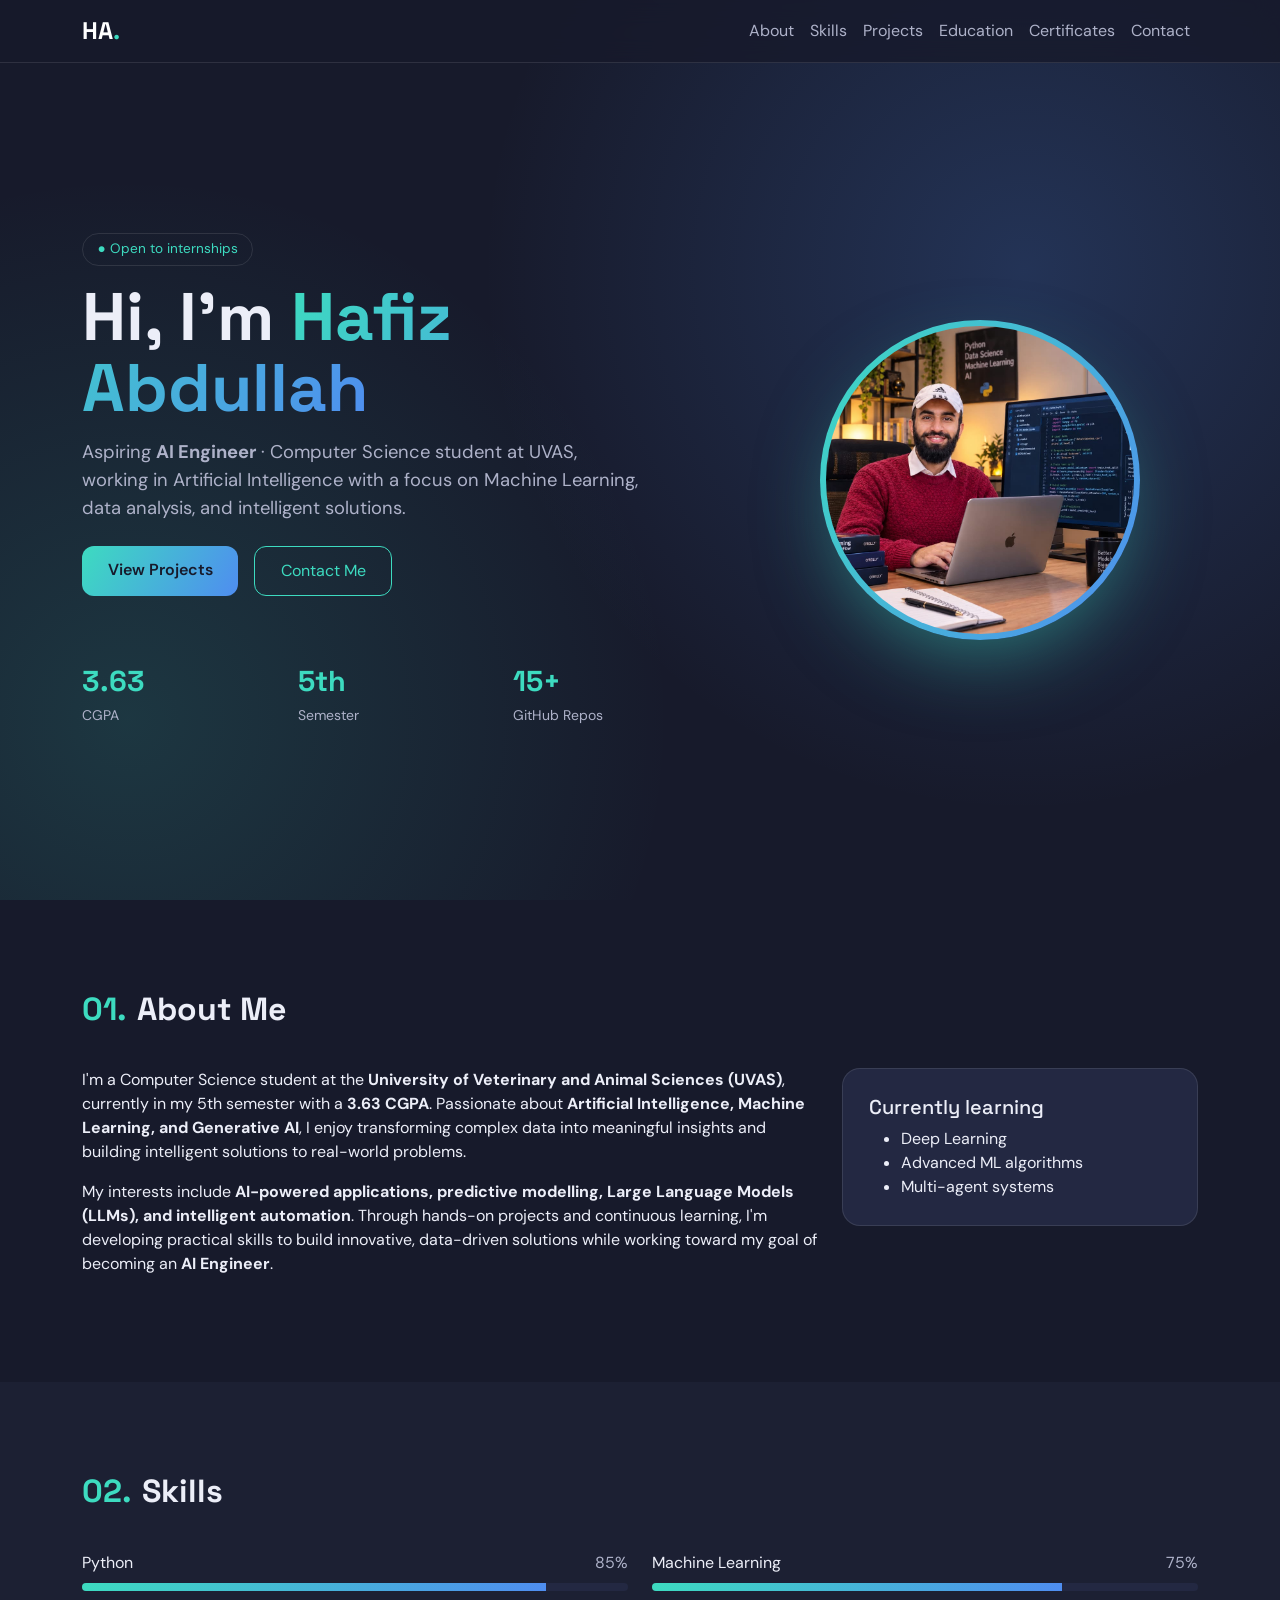
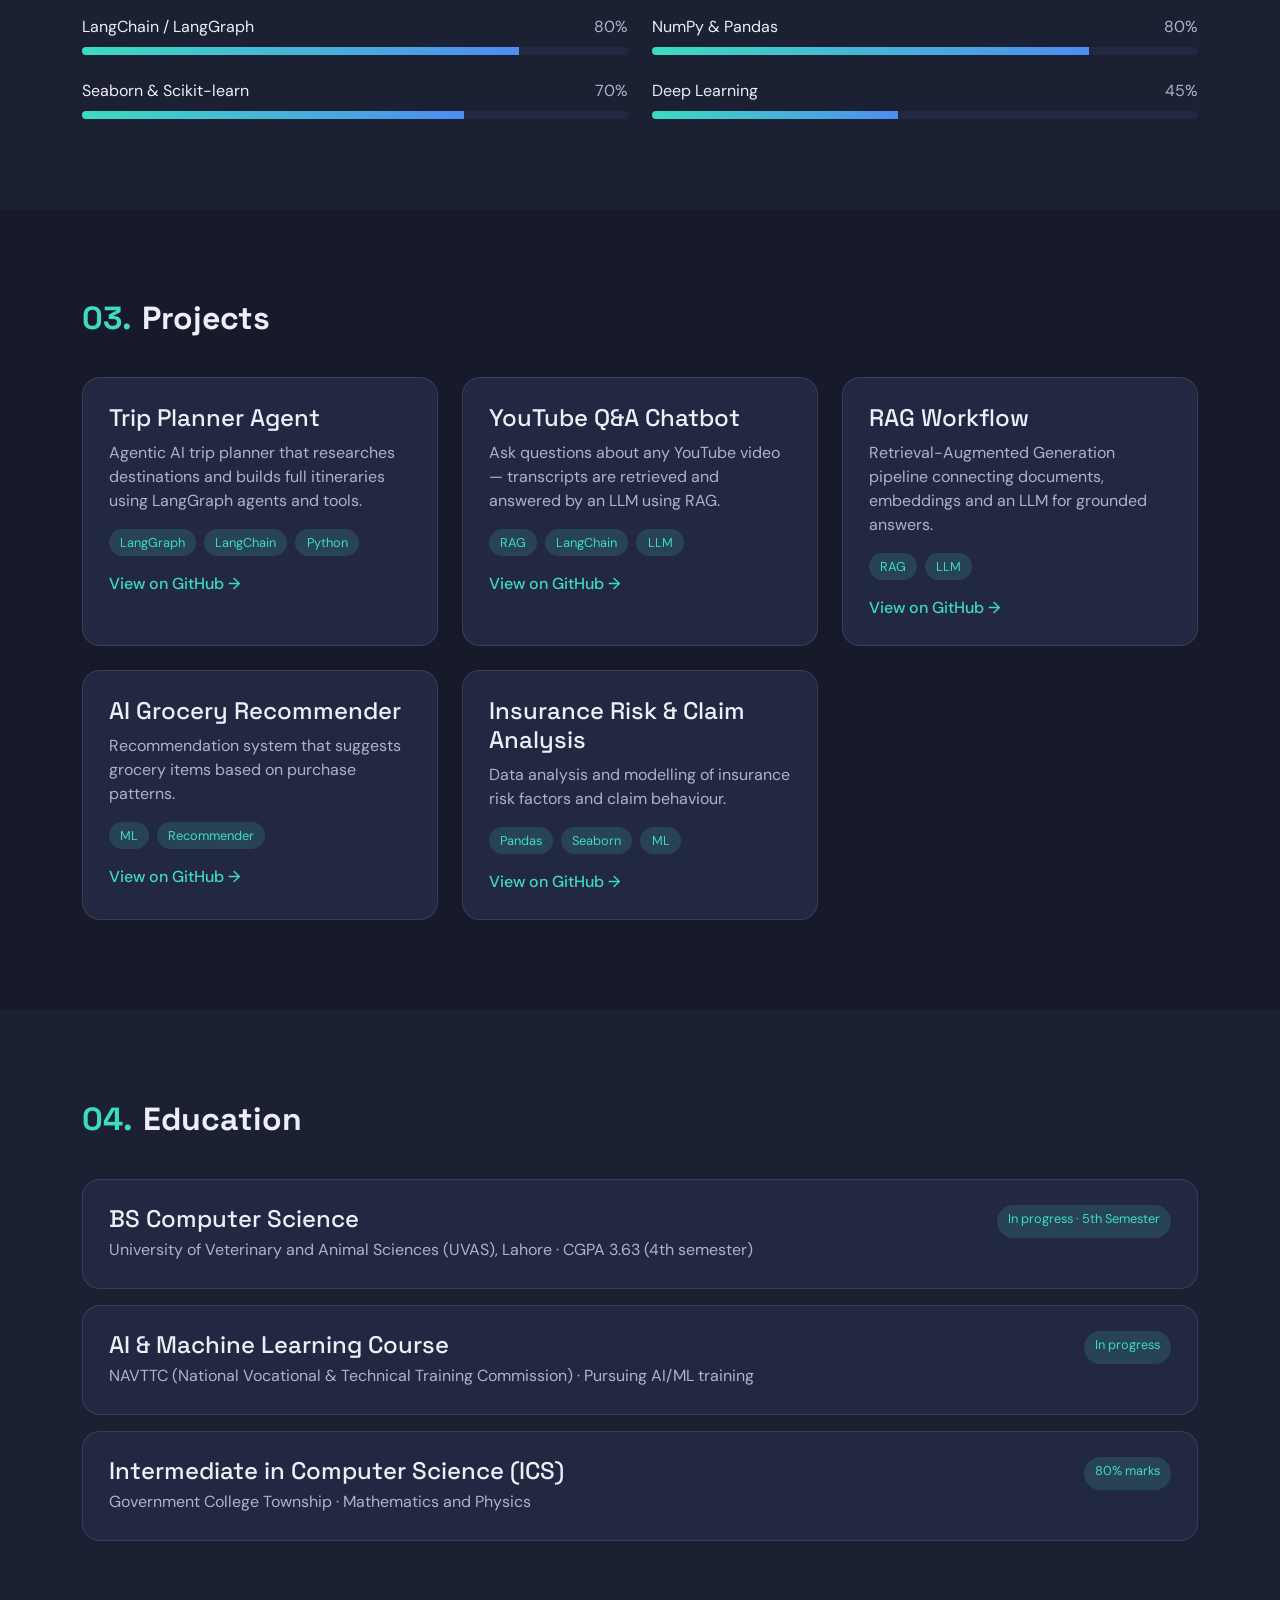
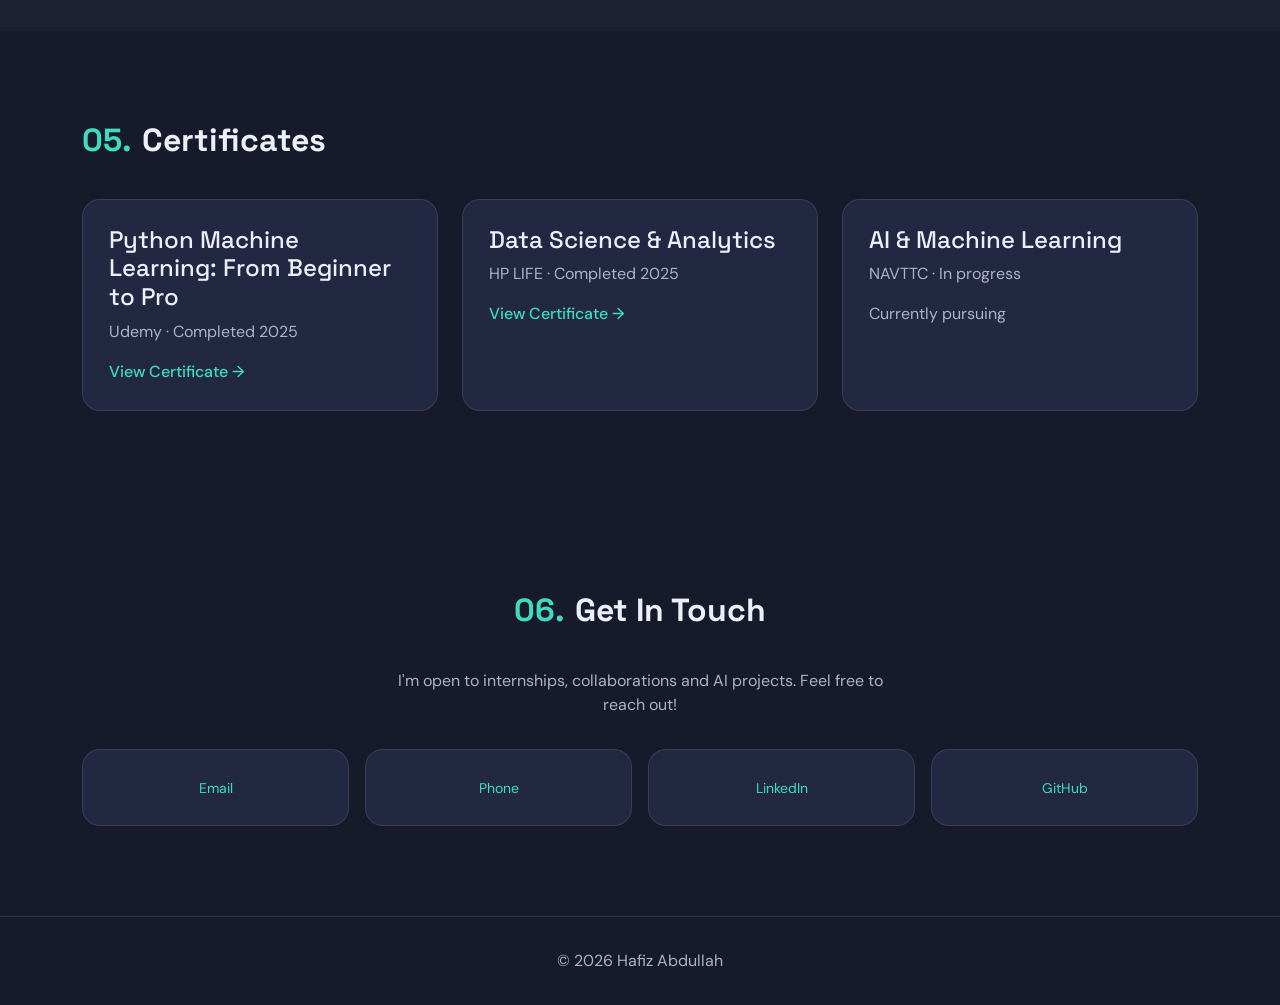
==== index.html @ 7bec1e59 "First Potfolio Website" ====
<!DOCTYPE html>
<html lang="en">
<head>
  <meta charset="UTF-8" />
  <meta name="viewport" content="width=device-width, initial-scale=1" />
  <title>Hafiz Abdullah — AI/ML Engineer Portfolio</title>
  <meta name="description" content="Portfolio of Hafiz Abdullah, Computer Science student at UVAS focused on Machine Learning and Artificial Intelligence." />

  <!-- Bootstrap 5 -->
  <link href="https://cdn.jsdelivr.net/npm/bootstrap@5.3.3/dist/css/bootstrap.min.css" rel="stylesheet" />
  <!-- Fonts -->
  <link rel="preconnect" href="https://fonts.googleapis.com" />
  <link rel="preconnect" href="https://fonts.gstatic.com" crossorigin />
  <link href="https://fonts.googleapis.com/css2?family=Space+Grotesk:wght@500;700&family=DM+Sans:wght@400;500;700&display=swap" rel="stylesheet" />
  <!-- Custom styles -->
  <link rel="stylesheet" href="style.css" />
</head>
<body>
  <div class="pf">

    <!-- ===== Navbar ===== -->
    <nav class="navbar navbar-expand-md navbar-dark fixed-top pf-nav">
      <div class="container">
        <a class="navbar-brand pf-brand" href="#home">HA<span>.</span></a>
        <button class="navbar-toggler" type="button" data-bs-toggle="collapse" data-bs-target="#nav" aria-label="Menu">
          <span class="navbar-toggler-icon"></span>
        </button>
        <div class="collapse navbar-collapse" id="nav">
          <ul class="navbar-nav ms-auto">
            <li class="nav-item"><a class="nav-link" href="#about">About</a></li>
            <li class="nav-item"><a class="nav-link" href="#skills">Skills</a></li>
            <li class="nav-item"><a class="nav-link" href="#projects">Projects</a></li>
            <li class="nav-item"><a class="nav-link" href="#education">Education</a></li>
            <li class="nav-item"><a class="nav-link" href="#certificates">Certificates</a></li>
            <li class="nav-item"><a class="nav-link" href="#contact">Contact</a></li>
          </ul>
        </div>
      </div>
    </nav>

    <!-- ===== Hero ===== -->
    <header id="home" class="pf-hero">
      <div class="container">
        <div class="row align-items-center g-5">
          <div class="col-lg-7 order-2 order-lg-1">
            <span class="pf-badge">● Open to internships</span>
            <h1 class="pf-title mt-3">Hi, I'm <span class="pf-grad">Hafiz Abdullah</span></h1>
            <p class="pf-lead">Aspiring <strong>AI Engineer</strong> · Computer Science student at UVAS, working in Artificial Intelligence with a focus on Machine Learning, data analysis, and intelligent solutions.</p>
            <div class="d-flex flex-wrap gap-3 mt-4">
              <a href="#projects" class="btn pf-btn">View Projects</a>
              <a href="#contact" class="btn pf-btn-outline">Contact Me</a>
            </div>
            <div class="row mt-5 g-3 pf-stats">
              <div class="col-4"><b>3.63</b><small>CGPA</small></div>
              <div class="col-4"><b>5th</b><small>Semester</small></div>
              <div class="col-4"><b>15+</b><small>GitHub Repos</small></div>
            </div>
          </div>
          <div class="col-lg-5 order-1 order-lg-2 text-center">
            <div class="pf-photo">
              <img src="WhatsApp Image 2026-10-18 at 9.00.43 PM.jpeg" alt="Hafiz Abdullah at his desk with a MacBook and Machine Learning workspace" />
            </div>
          </div>
        </div>
      </div>
    </header>

    <!-- ===== About ===== -->
    <section id="about" class="pf-section">
      <div class="container">
        <h2 class="pf-h2"><span>01.</span> About Me</h2>
        <div class="row g-4">
          <div class="col-lg-8">
            <p>
  I'm a Computer Science student at the 
  <strong>University of Veterinary and Animal Sciences (UVAS)</strong>, 
  currently in my 5th semester with a <strong>3.63 CGPA</strong>. 
  Passionate about <strong>Artificial Intelligence, Machine Learning, and Generative AI</strong>, 
  I enjoy transforming complex data into meaningful insights and building 
  intelligent solutions to real-world problems.
</p>

<p>
  My interests include <strong>AI-powered applications, predictive modelling, 
  Large Language Models (LLMs), and intelligent automation</strong>. 
  Through hands-on projects and continuous learning, I'm developing practical 
  skills to build innovative, data-driven solutions while working toward my goal 
  of becoming an <strong>AI Engineer</strong>.
</p>
          </div>
          <div class="col-lg-4">
            <div class="pf-card">
              <h5>Currently learning</h5>
              <ul class="mb-0">
                <li>Deep Learning</li>
                <li>Advanced ML algorithms</li>
                <li>Multi-agent systems</li>
              </ul>
            </div>
          </div>
        </div>
      </div>
    </section>

    <!-- ===== Skills ===== -->
    <section id="skills" class="pf-section pf-alt">
      <div class="container">
        <h2 class="pf-h2"><span>02.</span> Skills</h2>
        <div class="row g-4">
          <div class="col-md-6">
            <div class="d-flex justify-content-between mb-2"><span>Python</span><span class="pf-muted">85%</span></div>
            <div class="progress pf-progress"><div class="progress-bar" style="width: 85%"></div></div>
          </div>
          <div class="col-md-6">
            <div class="d-flex justify-content-between mb-2"><span>Machine Learning</span><span class="pf-muted">75%</span></div>
            <div class="progress pf-progress"><div class="progress-bar" style="width: 75%"></div></div>
          </div>
          <div class="col-md-6">
            <div class="d-flex justify-content-between mb-2"><span>LangChain / LangGraph</span><span class="pf-muted">80%</span></div>
            <div class="progress pf-progress"><div class="progress-bar" style="width: 80%"></div></div>
          </div>
          <div class="col-md-6">
            <div class="d-flex justify-content-between mb-2"><span>NumPy & Pandas</span><span class="pf-muted">80%</span></div>
            <div class="progress pf-progress"><div class="progress-bar" style="width: 80%"></div></div>
          </div>
          <div class="col-md-6">
            <div class="d-flex justify-content-between mb-2"><span>Seaborn & Scikit-learn</span><span class="pf-muted">70%</span></div>
            <div class="progress pf-progress"><div class="progress-bar" style="width: 70%"></div></div>
          </div>
          <div class="col-md-6">
            <div class="d-flex justify-content-between mb-2"><span>Deep Learning</span><span class="pf-muted">45%</span></div>
            <div class="progress pf-progress"><div class="progress-bar" style="width: 45%"></div></div>
          </div>
        </div>
      </div>
    </section>

    <!-- ===== Projects ===== -->
    <section id="projects" class="pf-section">
      <div class="container">
        <h2 class="pf-h2"><span>03.</span> Projects</h2>
        <div class="row g-4">
          <div class="col-md-6 col-lg-4">
            <div class="pf-card pf-project h-100">
              <h4>Trip Planner Agent</h4>
              <p class="pf-muted">Agentic AI trip planner that researches destinations and builds full itineraries using LangGraph agents and tools.</p>
              <div class="d-flex flex-wrap gap-2 mb-3">
                <span class="pf-tag">LangGraph</span><span class="pf-tag">LangChain</span><span class="pf-tag">Python</span>
              </div>
              <a href="https://github.com/hafizzx/Trip-Planner" target="_blank" rel="noreferrer" class="pf-link">View on GitHub →</a>
            </div>
          </div>
          <div class="col-md-6 col-lg-4">
            <div class="pf-card pf-project h-100">
              <h4>YouTube Q&A Chatbot</h4>
              <p class="pf-muted">Ask questions about any YouTube video — transcripts are retrieved and answered by an LLM using RAG.</p>
              <div class="d-flex flex-wrap gap-2 mb-3">
                <span class="pf-tag">RAG</span><span class="pf-tag">LangChain</span><span class="pf-tag">LLM</span>
              </div>
              <a href="https://github.com/hafizzx/Youtube-QA-Chatbot" target="_blank" rel="noreferrer" class="pf-link">View on GitHub →</a>
            </div>
          </div>
          <div class="col-md-6 col-lg-4">
            <div class="pf-card pf-project h-100">
              <h4>RAG Workflow</h4>
              <p class="pf-muted">Retrieval-Augmented Generation pipeline connecting documents, embeddings and an LLM for grounded answers.</p>
              <div class="d-flex flex-wrap gap-2 mb-3">
                <span class="pf-tag">RAG</span><span class="pf-tag">LLM</span>
              </div>
              <a href="https://github.com/hafizzx/RAG-workflow" target="_blank" rel="noreferrer" class="pf-link">View on GitHub →</a>
            </div>
          </div>
          <div class="col-md-6 col-lg-4">
            <div class="pf-card pf-project h-100">
              <h4>AI Grocery Recommender</h4>
              <p class="pf-muted">Recommendation system that suggests grocery items based on purchase patterns.</p>
              <div class="d-flex flex-wrap gap-2 mb-3">
                <span class="pf-tag">ML</span><span class="pf-tag">Recommender</span>
              </div>
              <a href="https://github.com/hafizzx/Ai-Grocery-Recommender" target="_blank" rel="noreferrer" class="pf-link">View on GitHub →</a>
            </div>
          </div>
          <div class="col-md-6 col-lg-4">
            <div class="pf-card pf-project h-100">
              <h4>Insurance Risk & Claim Analysis</h4>
              <p class="pf-muted">Data analysis and modelling of insurance risk factors and claim behaviour.</p>
              <div class="d-flex flex-wrap gap-2 mb-3">
                <span class="pf-tag">Pandas</span><span class="pf-tag">Seaborn</span><span class="pf-tag">ML</span>
              </div>
              <a href="https://github.com/hafizzx/Insurance-Risk-and-Claim-Analysis" target="_blank" rel="noreferrer" class="pf-link">View on GitHub →</a>
            </div>
          </div>
        </div>
      </div>
    </section>

    <!-- ===== Education ===== -->
    <section id="education" class="pf-section pf-alt">
      <div class="container">
        <h2 class="pf-h2"><span>04.</span> Education</h2>
        <div class="pf-card mb-3">
          <div class="d-flex flex-wrap justify-content-between gap-2">
            <h4 class="mb-1">BS Computer Science</h4>
            <span class="pf-tag">In progress · 5th Semester</span>
          </div>
          <p class="pf-muted mb-0">University of Veterinary and Animal Sciences (UVAS), Lahore · CGPA 3.63 (4th semester)</p>
        </div>
        <div class="pf-card mb-3">
          <div class="d-flex flex-wrap justify-content-between gap-2">
            <h4 class="mb-1">AI & Machine Learning Course</h4>
            <span class="pf-tag">In progress</span>
          </div>
          <p class="pf-muted mb-0">NAVTTC (National Vocational & Technical Training Commission) · Pursuing AI/ML training</p>
        </div>
        <div class="pf-card">
          <div class="d-flex flex-wrap justify-content-between gap-2">
            <h4 class="mb-1">Intermediate in Computer Science (ICS)</h4>
            <span class="pf-tag">80% marks</span>
          </div>
          <p class="pf-muted mb-0">Government College Township · Mathematics and Physics</p>
        </div>
      </div>
    </section>

    <!-- ===== Certificates ===== -->
    <section id="certificates" class="pf-section">
      <div class="container">
        <h2 class="pf-h2"><span>05.</span> Certificates</h2>
        <div class="row g-4">
          <div class="col-md-6 col-lg-4">
            <div class="pf-card pf-project h-100">
              <h4>Python Machine Learning: From Beginner to Pro</h4>
              <p class="pf-muted mb-3">Udemy · Completed 2025</p>
              <a href="https://www.udemy.com/certificate/UC-3d24bbf8-7bd7-4edf-bc5a-6de32aae2269/" target="_blank" rel="noreferrer" class="pf-link">View Certificate →</a>
            </div>
          </div>
          <div class="col-md-6 col-lg-4">
            <div class="pf-card pf-project h-100">
              <h4>Data Science & Analytics</h4>
              <p class="pf-muted mb-3">HP LIFE · Completed 2025</p>
              <a href="https://www.life-global.org/certificate/349c3da6-3f0b-4ab5-a0c8-244e1a06c88a" target="_blank" rel="noreferrer" class="pf-link">View Certificate →</a>
            </div>
          </div>
          <div class="col-md-6 col-lg-4">
            <div class="pf-card pf-project h-100">
              <h4>AI & Machine Learning</h4>
              <p class="pf-muted mb-3">NAVTTC · In progress</p>
              <span class="pf-muted">Currently pursuing</span>
            </div>
          </div>
        </div>
      </div>
    </section>

    <!-- ===== Contact ===== -->
    <section id="contact" class="pf-section">
      <div class="container text-center">
        <h2 class="pf-h2 justify-content-center"><span>06.</span> Get In Touch</h2>
        <p class="pf-muted mx-auto" style="max-width: 520px">I'm open to internships, collaborations and AI projects. Feel free to reach out!</p>
        <div class="row g-3 justify-content-center mt-3">
          <div class="col-sm-6 col-lg-3">
            <a class="pf-card pf-contact d-block" href="mailto:karnalhafizabdullah@gmail.com">
              <small>Email</small>
              
            </a>
          </div>
          <div class="col-sm-6 col-lg-3">
            <a class="pf-card pf-contact d-block" href="tel:+923254135128">
              <small>Phone</small>
              
            </a>
          </div>
          <div class="col-sm-6 col-lg-3">
            <a class="pf-card pf-contact d-block" href="https://www.linkedin.com/in/hafiz-abdullah-7f04" target="_blank" rel="noreferrer">
              <small>LinkedIn</small>
              
            </a>
          </div>
          <div class="col-sm-6 col-lg-3">
            <a class="pf-card pf-contact d-block" href="https://github.com/hafizzx" target="_blank" rel="noreferrer">
              <small>GitHub</small>
              
            </a>
          </div>
        </div>
      </div>
    </section>

    <!-- ===== Footer ===== -->
    <footer class="pf-footer">© 2026 Hafiz Abdullah</footer>

  </div>

  <!-- Bootstrap JS (for the mobile menu toggle) -->
  <script src="https://cdn.jsdelivr.net/npm/bootstrap@5.3.3/dist/js/bootstrap.bundle.min.js"></script>
</body>
</html>
---- style.css ----
/* ========= Portfolio design system ========= */
:root {
  --pf-bg: #171a2b;
  --pf-bg-alt: #1c2033;
  --pf-card: #232842;
  --pf-text: #eceef8;
  --pf-muted: #aeb2c9;
  --pf-accent: #3ddbc0;
  --pf-accent-2: #4f8df0;
  --pf-line: rgba(255, 255, 255, 0.1);
  --pf-grad: linear-gradient(120deg, var(--pf-accent), var(--pf-accent-2));
}

html { scroll-behavior: smooth; }

.pf {
  background: var(--pf-bg);
  color: var(--pf-text);
  font-family: "DM Sans", sans-serif;
  min-height: 100vh;
}
.pf h1, .pf h2, .pf h4, .pf h5, .pf-brand { font-family: "Space Grotesk", sans-serif; }

/* Navbar */
.pf-nav {
  background: rgba(23, 26, 43, 0.8);
  backdrop-filter: blur(12px);
  border-bottom: 1px solid var(--pf-line);
}
.pf-brand { font-weight: 700; font-size: 1.5rem; }
.pf-brand span, .pf-h2 span { color: var(--pf-accent); }
.pf .nav-link { color: var(--pf-muted) !important; }
.pf .nav-link:hover { color: var(--pf-accent) !important; }

/* Hero */
.pf-hero {
  min-height: 100vh;
  display: flex;
  align-items: center;
  padding: 120px 0 60px;
  background:
    radial-gradient(circle at 80% 30%, rgba(79, 141, 240, 0.22), transparent 45%),
    radial-gradient(circle at 10% 80%, rgba(61, 219, 192, 0.15), transparent 40%);
}
.pf-badge {
  display: inline-block;
  padding: 0.35rem 0.9rem;
  border-radius: 99px;
  border: 1px solid var(--pf-line);
  color: var(--pf-accent);
  font-size: 0.85rem;
}
.pf-title { font-size: clamp(2.4rem, 6vw, 4.2rem); font-weight: 700; line-height: 1.05; }
.pf-grad {
  background: var(--pf-grad);
  -webkit-background-clip: text;
  background-clip: text;
  color: transparent;
}
.pf-lead { color: var(--pf-muted); font-size: 1.15rem; max-width: 560px; margin-top: 1rem; }
.pf-btn {
  background: var(--pf-grad);
  color: var(--pf-bg);
  font-weight: 600;
  padding: 0.75rem 1.6rem;
  border: none;
  border-radius: 12px;
  transition: transform 0.2s;
}
.pf-btn:hover { transform: translateY(-3px); color: var(--pf-bg); }
.pf-btn-outline {
  border: 1px solid var(--pf-accent);
  color: var(--pf-accent);
  padding: 0.75rem 1.6rem;
  border-radius: 12px;
}
.pf-btn-outline:hover { background: var(--pf-accent); color: var(--pf-bg); }
.pf-stats b { display: block; font-family: "Space Grotesk"; font-size: 1.8rem; color: var(--pf-accent); }
.pf-stats small { color: var(--pf-muted); }

/* Photo */
.pf-photo {
  width: min(320px, 75vw);
  aspect-ratio: 1;
  margin: auto;
  border-radius: 50%;
  padding: 6px;
  background: var(--pf-grad);
  display: flex;
  align-items: center;
  justify-content: center;
  animation: pf-float 5s ease-in-out infinite;
  box-shadow: 0 30px 80px -20px rgba(61, 219, 192, 0.5);
}
.pf-photo img {
  width: 100%;
  height: 100%;
  border-radius: 50%;
  object-fit: cover;
  background: var(--pf-card);
}
@keyframes pf-float { 50% { transform: translateY(-14px); } }

/* Sections & cards */
.pf-section { padding: 90px 0; }
.pf-alt { background: var(--pf-bg-alt); }
.pf-h2 { display: flex; gap: 0.6rem; font-weight: 700; margin-bottom: 2.5rem; font-size: 2rem; }
.pf-muted { color: var(--pf-muted); }
.pf-card {
  background: var(--pf-card);
  border: 1px solid var(--pf-line);
  border-radius: 18px;
  padding: 1.6rem;
  color: var(--pf-text);
  text-decoration: none;
  transition: transform 0.25s, border-color 0.25s;
}
.pf-project:hover, .pf-contact:hover {
  transform: translateY(-6px);
  border-color: var(--pf-accent);
  color: var(--pf-text);
}
.pf-contact small { color: var(--pf-accent); }
.pf-contact div { word-break: break-all; }
.pf-tag {
  font-size: 0.8rem;
  padding: 0.25rem 0.7rem;
  border-radius: 99px;
  background: rgba(61, 219, 192, 0.15);
  color: var(--pf-accent);
}
.pf-link { color: var(--pf-accent); text-decoration: none; font-weight: 500; }
.pf-progress { height: 8px; background: var(--pf-card); }
.pf-progress .progress-bar { background: var(--pf-grad); }

/* Footer */
.pf-footer {
  text-align: center;
  padding: 2rem;
  color: var(--pf-muted);
  border-top: 1px solid var(--pf-line);
}
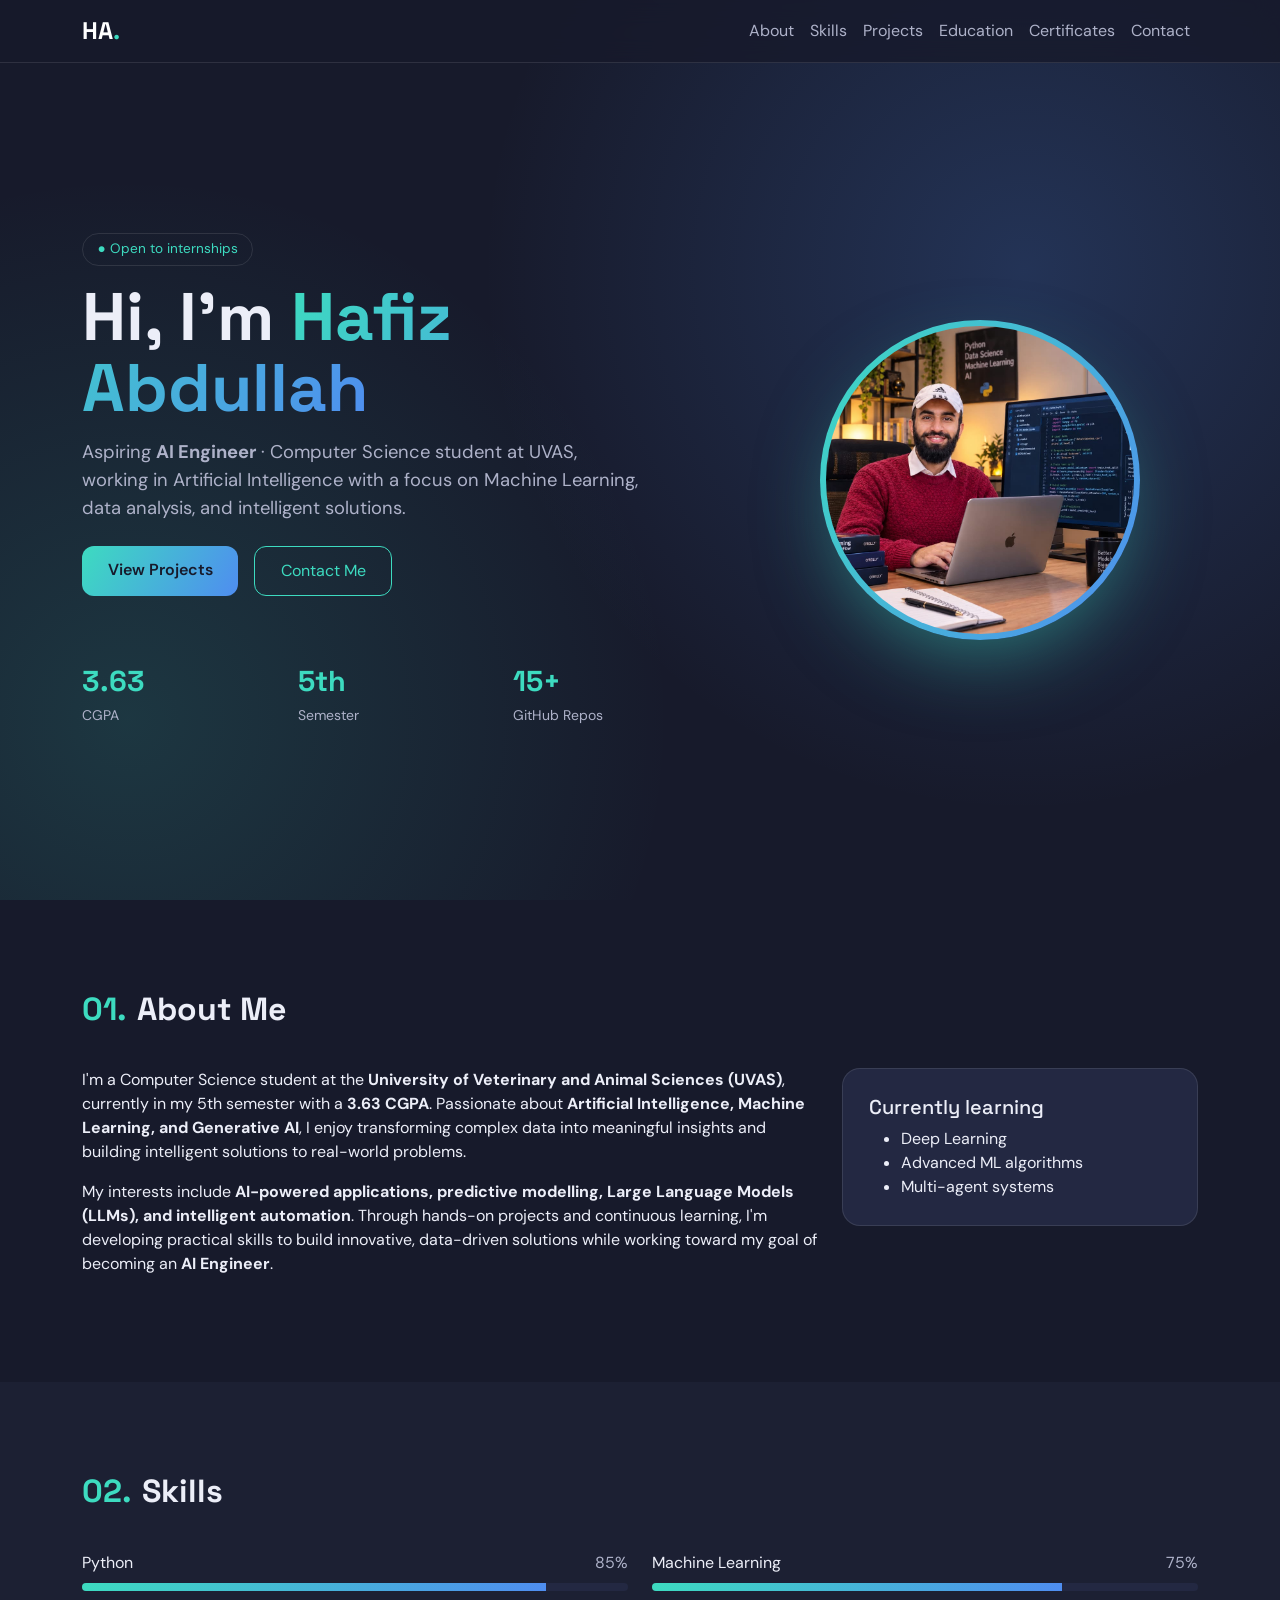
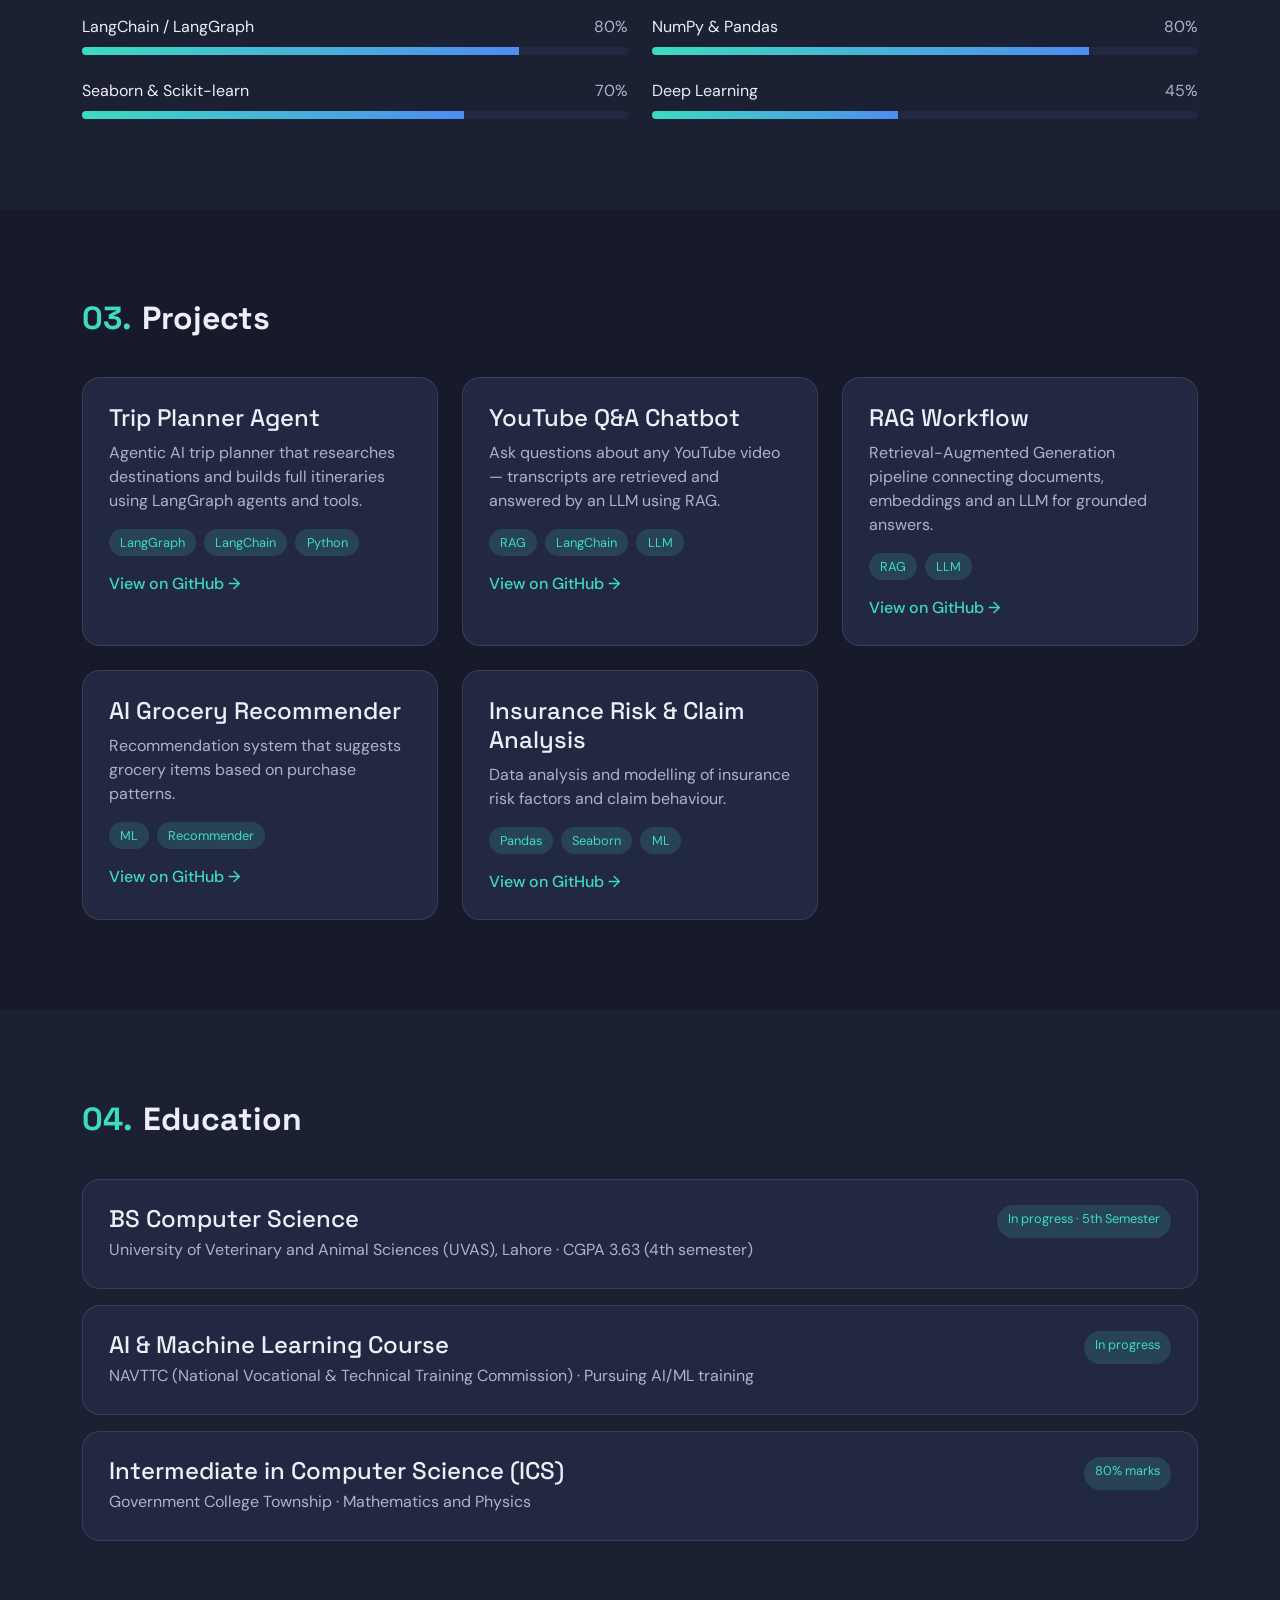
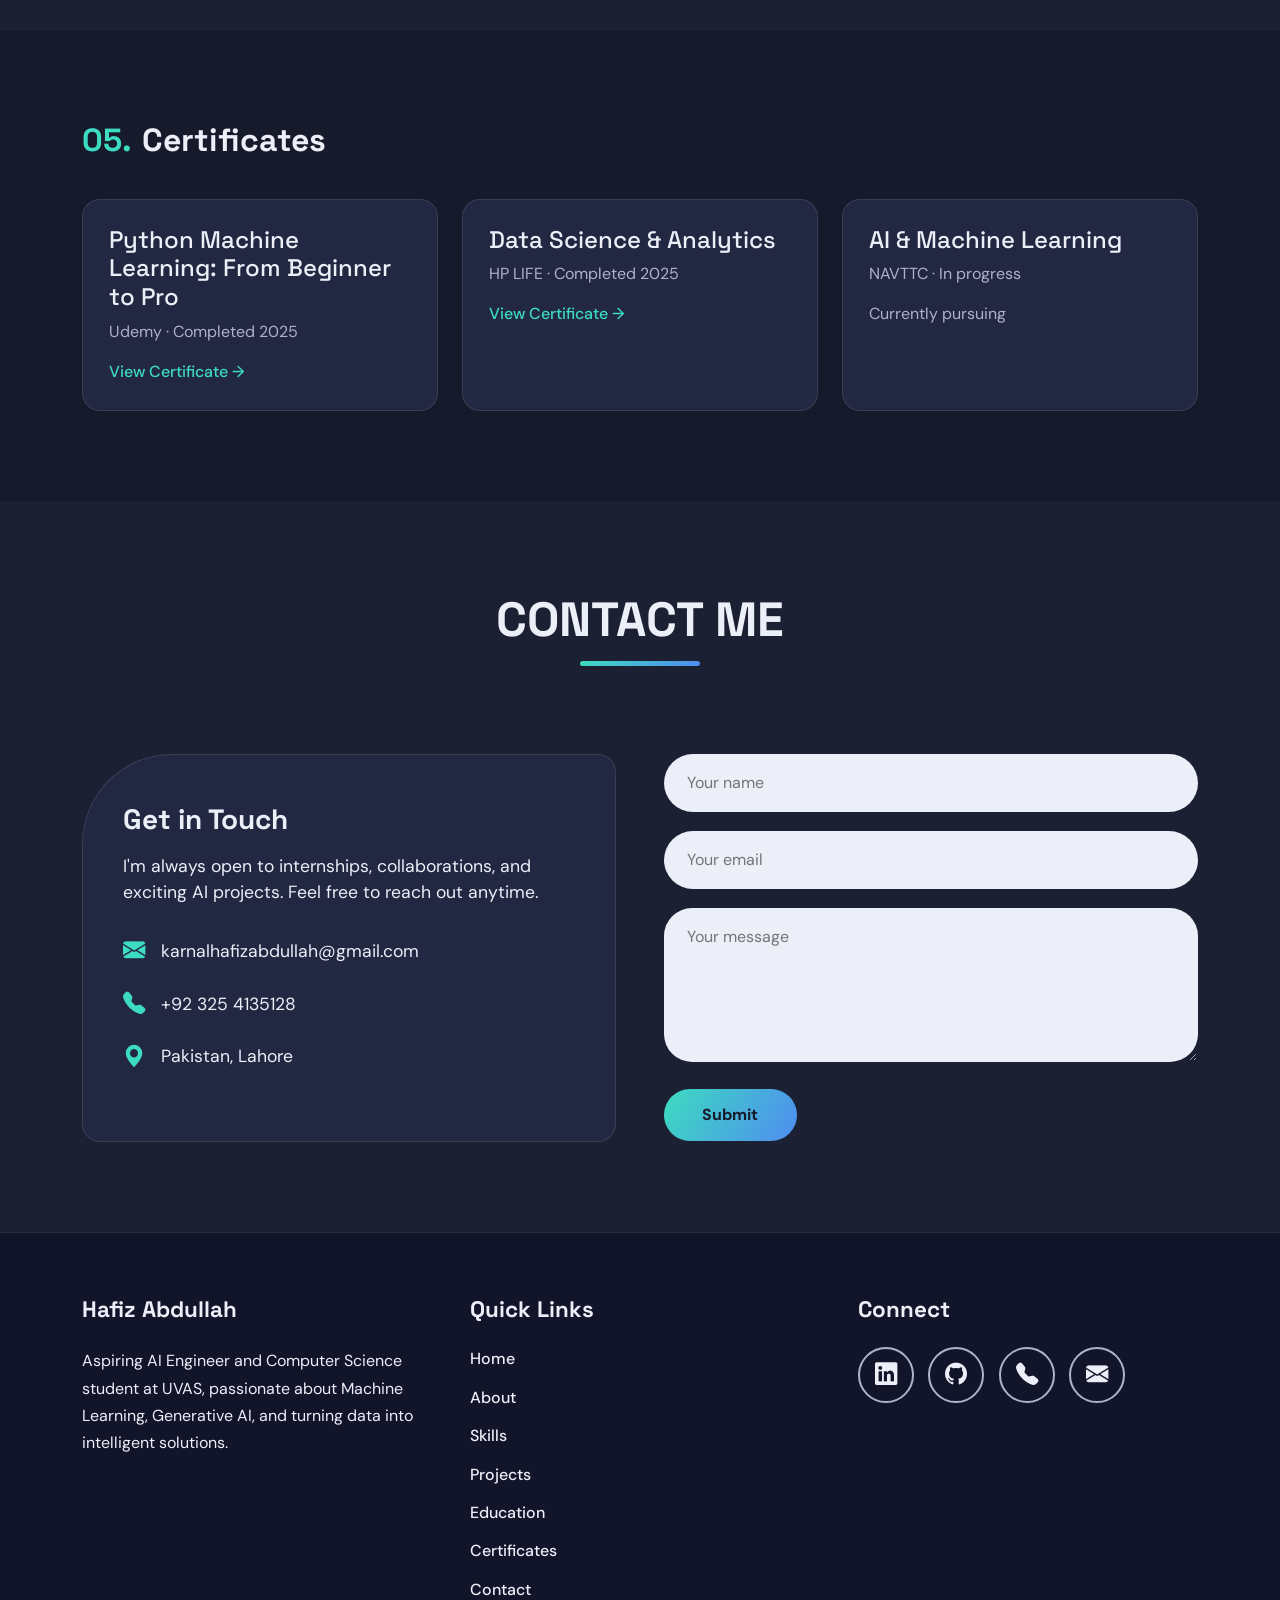
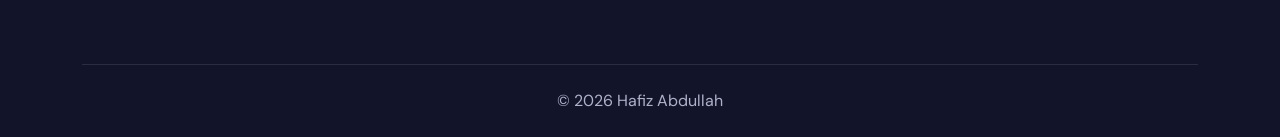
==== commit 87a73821: "Change File Name" ====
--- a/index.html
+++ b/index.html
@@ -12,6 +12,8 @@
   <link rel="preconnect" href="https://fonts.googleapis.com" />
   <link rel="preconnect" href="https://fonts.gstatic.com" crossorigin />
   <link href="https://fonts.googleapis.com/css2?family=Space+Grotesk:wght@500;700&family=DM+Sans:wght@400;500;700&display=swap" rel="stylesheet" />
+  <!-- Bootstrap Icons -->
+  <link href="https://cdn.jsdelivr.net/npm/bootstrap-icons@1.11.3/font/bootstrap-icons.min.css" rel="stylesheet" />
   <!-- Custom styles -->
   <link rel="stylesheet" href="style.css" />
 </head>
@@ -253,45 +255,83 @@
     </section>
 
     <!-- ===== Contact ===== -->
-    <section id="contact" class="pf-section">
-      <div class="container text-center">
-        <h2 class="pf-h2 justify-content-center"><span>06.</span> Get In Touch</h2>
-        <p class="pf-muted mx-auto" style="max-width: 520px">I'm open to internships, collaborations and AI projects. Feel free to reach out!</p>
-        <div class="row g-3 justify-content-center mt-3">
-          <div class="col-sm-6 col-lg-3">
-            <a class="pf-card pf-contact d-block" href="mailto:karnalhafizabdullah@gmail.com">
-              <small>Email</small>
-              
-            </a>
-          </div>
-          <div class="col-sm-6 col-lg-3">
-            <a class="pf-card pf-contact d-block" href="tel:+923254135128">
-              <small>Phone</small>
-              
-            </a>
-          </div>
-          <div class="col-sm-6 col-lg-3">
-            <a class="pf-card pf-contact d-block" href="https://www.linkedin.com/in/hafiz-abdullah-7f04" target="_blank" rel="noreferrer">
-              <small>LinkedIn</small>
-              
-            </a>
-          </div>
-          <div class="col-sm-6 col-lg-3">
-            <a class="pf-card pf-contact d-block" href="https://github.com/hafizzx" target="_blank" rel="noreferrer">
-              <small>GitHub</small>
-              
-            </a>
+    <section id="contact" class="pf-section pf-contact-sec">
+      <div class="container">
+        <h2 class="pf-center-title">Contact Me</h2>
+        <div class="pf-underline"></div>
+
+        <div class="row g-5 align-items-start mt-2">
+          <div class="col-lg-6">
+            <div class="pf-info">
+              <h3>Get in Touch</h3>
+              <p>I'm always open to internships, collaborations, and exciting AI projects. Feel free to reach out anytime.</p>
+              <a href="mailto:karnalhafizabdullah@gmail.com"><i class="bi bi-envelope-fill"></i>karnalhafizabdullah@gmail.com</a>
+              <a href="tel:+923254135128"><i class="bi bi-telephone-fill"></i>+92 325 4135128</a>
+              <span><i class="bi bi-geo-alt-fill"></i>Pakistan, Lahore</span>
+            </div>
+          </div>
+          <div class="col-lg-6">
+            <form id="contactForm" class="pf-form" novalidate>
+              <input type="text" id="cName" placeholder="Your name" required />
+              <input type="email" id="cEmail" placeholder="Your email" required />
+              <textarea id="cMsg" rows="5" placeholder="Your message" required></textarea>
+              <button type="submit" class="pf-submit">Submit</button>
+            </form>
           </div>
         </div>
       </div>
     </section>
 
     <!-- ===== Footer ===== -->
-    <footer class="pf-footer">© 2026 Hafiz Abdullah</footer>
+    <footer class="pf-footer">
+      <div class="container">
+        <div class="row g-5">
+          <div class="col-lg-4">
+            <h5>Hafiz Abdullah</h5>
+            <p class="pf-foot-text">Aspiring AI Engineer and Computer Science student at UVAS, passionate about Machine Learning, Generative AI, and turning data into intelligent solutions.</p>
+          </div>
+          <div class="col-lg-4 col-md-6">
+            <h5>Quick Links</h5>
+            <ul class="pf-foot-links">
+              <li><a href="#home">Home</a></li>
+              <li><a href="#about">About</a></li>
+              <li><a href="#skills">Skills</a></li>
+              <li><a href="#projects">Projects</a></li>
+              <li><a href="#education">Education</a></li>
+              <li><a href="#certificates">Certificates</a></li>
+              <li><a href="#contact">Contact</a></li>
+            </ul>
+          </div>
+          <div class="col-lg-4 col-md-6">
+            <h5>Connect</h5>
+            <div class="pf-social">
+              <a href="https://www.linkedin.com/in/hafiz-abdullah-7f04" target="_blank" rel="noreferrer" aria-label="LinkedIn"><i class="bi bi-linkedin"></i></a>
+              <a href="https://github.com/hafizzx" target="_blank" rel="noreferrer" aria-label="GitHub"><i class="bi bi-github"></i></a>
+              <a href="tel:+923254135128" aria-label="Phone"><i class="bi bi-telephone-fill"></i></a>
+              <a href="mailto:karnalhafizabdullah@gmail.com" aria-label="Email"><i class="bi bi-envelope-fill"></i></a>
+            </div>
+          </div>
+        </div>
+        <div class="pf-copy">© 2026 Hafiz Abdullah</div>
+      </div>
+    </footer>
 
   </div>
 
   <!-- Bootstrap JS (for the mobile menu toggle) -->
   <script src="https://cdn.jsdelivr.net/npm/bootstrap@5.3.3/dist/js/bootstrap.bundle.min.js"></script>
+  <script>
+    // Contact form: opens your email app with the message filled in
+    document.getElementById('contactForm').addEventListener('submit', function (e) {
+      e.preventDefault();
+      var n = document.getElementById('cName').value.trim();
+      var m = document.getElementById('cEmail').value.trim();
+      var t = document.getElementById('cMsg').value.trim();
+      if (!n || !m || !t) { alert('Please fill in all fields.'); return; }
+      var body = t + '\n\nFrom: ' + n + ' (' + m + ')';
+      window.location.href = 'mailto:karnalhafizabdullah@gmail.com?subject=' +
+        encodeURIComponent('Portfolio message from ' + n) + '&body=' + encodeURIComponent(body);
+    });
+  </script>
 </body>
 </html>
--- a/style.css
+++ b/style.css
@@ -10,9 +10,9 @@
   --pf-line: rgba(255, 255, 255, 0.1);
   --pf-grad: linear-gradient(120deg, var(--pf-accent), var(--pf-accent-2));
 }
-
+ 
 html { scroll-behavior: smooth; }
-
+ 
 .pf {
   background: var(--pf-bg);
   color: var(--pf-text);
@@ -20,7 +20,7 @@
   min-height: 100vh;
 }
 .pf h1, .pf h2, .pf h4, .pf h5, .pf-brand { font-family: "Space Grotesk", sans-serif; }
-
+ 
 /* Navbar */
 .pf-nav {
   background: rgba(23, 26, 43, 0.8);
@@ -31,7 +31,7 @@
 .pf-brand span, .pf-h2 span { color: var(--pf-accent); }
 .pf .nav-link { color: var(--pf-muted) !important; }
 .pf .nav-link:hover { color: var(--pf-accent) !important; }
-
+ 
 /* Hero */
 .pf-hero {
   min-height: 100vh;
@@ -77,7 +77,7 @@
 .pf-btn-outline:hover { background: var(--pf-accent); color: var(--pf-bg); }
 .pf-stats b { display: block; font-family: "Space Grotesk"; font-size: 1.8rem; color: var(--pf-accent); }
 .pf-stats small { color: var(--pf-muted); }
-
+ 
 /* Photo */
 .pf-photo {
   width: min(320px, 75vw);
@@ -100,7 +100,7 @@
   background: var(--pf-card);
 }
 @keyframes pf-float { 50% { transform: translateY(-14px); } }
-
+ 
 /* Sections & cards */
 .pf-section { padding: 90px 0; }
 .pf-alt { background: var(--pf-bg-alt); }
@@ -115,13 +115,11 @@
   text-decoration: none;
   transition: transform 0.25s, border-color 0.25s;
 }
-.pf-project:hover, .pf-contact:hover {
+.pf-project:hover {
   transform: translateY(-6px);
   border-color: var(--pf-accent);
   color: var(--pf-text);
 }
-.pf-contact small { color: var(--pf-accent); }
-.pf-contact div { word-break: break-all; }
 .pf-tag {
   font-size: 0.8rem;
   padding: 0.25rem 0.7rem;
@@ -132,11 +130,91 @@
 .pf-link { color: var(--pf-accent); text-decoration: none; font-weight: 500; }
 .pf-progress { height: 8px; background: var(--pf-card); }
 .pf-progress .progress-bar { background: var(--pf-grad); }
-
-/* Footer */
+ 
+/* ===== Contact section ===== */
+.pf-contact-sec { background: var(--pf-bg-alt); }
+.pf-center-title {
+  text-align: center;
+  font-family: "Space Grotesk", sans-serif;
+  font-weight: 700;
+  font-size: clamp(2rem, 5vw, 3rem);
+  text-transform: uppercase;
+  margin: 0;
+}
+.pf-underline {
+  width: 120px; height: 5px; border-radius: 99px;
+  background: var(--pf-grad);
+  margin: 0.8rem auto 2.5rem;
+}
+.pf-info {
+  background: var(--pf-card);
+  border: 1px solid var(--pf-line);
+  border-radius: 90px 18px 18px 18px;
+  padding: 3rem 2.5rem;
+}
+.pf-info h3 { font-family: "Space Grotesk", sans-serif; font-weight: 700; margin-bottom: 1rem; }
+.pf-info p { color: var(--pf-text); font-size: 1.1rem; margin-bottom: 1.8rem; }
+.pf-info a, .pf-info span {
+  display: flex; align-items: center; gap: 1rem;
+  color: var(--pf-text); text-decoration: none;
+  font-size: 1.1rem; margin-bottom: 1.2rem; word-break: break-all;
+}
+.pf-info a:hover { color: var(--pf-accent); }
+.pf-info i { color: var(--pf-accent); font-size: 1.4rem; }
+ 
+.pf-form input, .pf-form textarea {
+  width: 100%;
+  background: var(--pf-text);
+  color: #171a2b;
+  border: 1px solid transparent;
+  border-radius: 40px;
+  padding: 1rem 1.4rem;
+  margin-bottom: 1.2rem;
+  font-family: inherit;
+  outline: none;
+  transition: border-color 0.2s, box-shadow 0.2s;
+}
+.pf-form textarea { border-radius: 28px; resize: vertical; }
+.pf-form input:focus, .pf-form textarea:focus {
+  border-color: var(--pf-accent);
+  box-shadow: 0 0 0 3px rgba(61, 219, 192, 0.25);
+}
+.pf-submit {
+  background: var(--pf-grad);
+  color: var(--pf-bg);
+  font-weight: 700;
+  border: none;
+  border-radius: 40px;
+  padding: 0.9rem 2.4rem;
+  transition: transform 0.2s;
+}
+.pf-submit:hover { transform: translateY(-3px); }
+ 
+/* ===== Footer ===== */
 .pf-footer {
-  text-align: center;
-  padding: 2rem;
-  color: var(--pf-muted);
+  background: #12142a;
   border-top: 1px solid var(--pf-line);
-}
+  padding: 4rem 0 1.5rem;
+}
+.pf-footer h5 { font-weight: 700; font-size: 1.4rem; margin-bottom: 1.5rem; }
+.pf-foot-text { color: var(--pf-text); line-height: 1.7; max-width: 380px; }
+.pf-foot-links { list-style: none; padding: 0; margin: 0; }
+.pf-foot-links li { margin-bottom: 0.9rem; }
+.pf-foot-links a { color: var(--pf-text); text-decoration: none; font-weight: 500; transition: color 0.2s; }
+.pf-foot-links a:hover { color: var(--pf-accent); }
+.pf-social { display: flex; gap: 0.9rem; flex-wrap: wrap; }
+.pf-social a {
+  width: 56px; height: 56px;
+  display: flex; align-items: center; justify-content: center;
+  border: 2px solid var(--pf-muted);
+  border-radius: 50%;
+  color: var(--pf-text);
+  font-size: 1.4rem;
+  transition: all 0.25s;
+}
+.pf-social a:hover { background: var(--pf-accent); border-color: var(--pf-accent); color: var(--pf-bg); transform: translateY(-4px); }
+.pf-copy {
+  text-align: center; color: var(--pf-muted);
+  margin-top: 3rem; padding-top: 1.5rem;
+  border-top: 1px solid var(--pf-line);
+}
